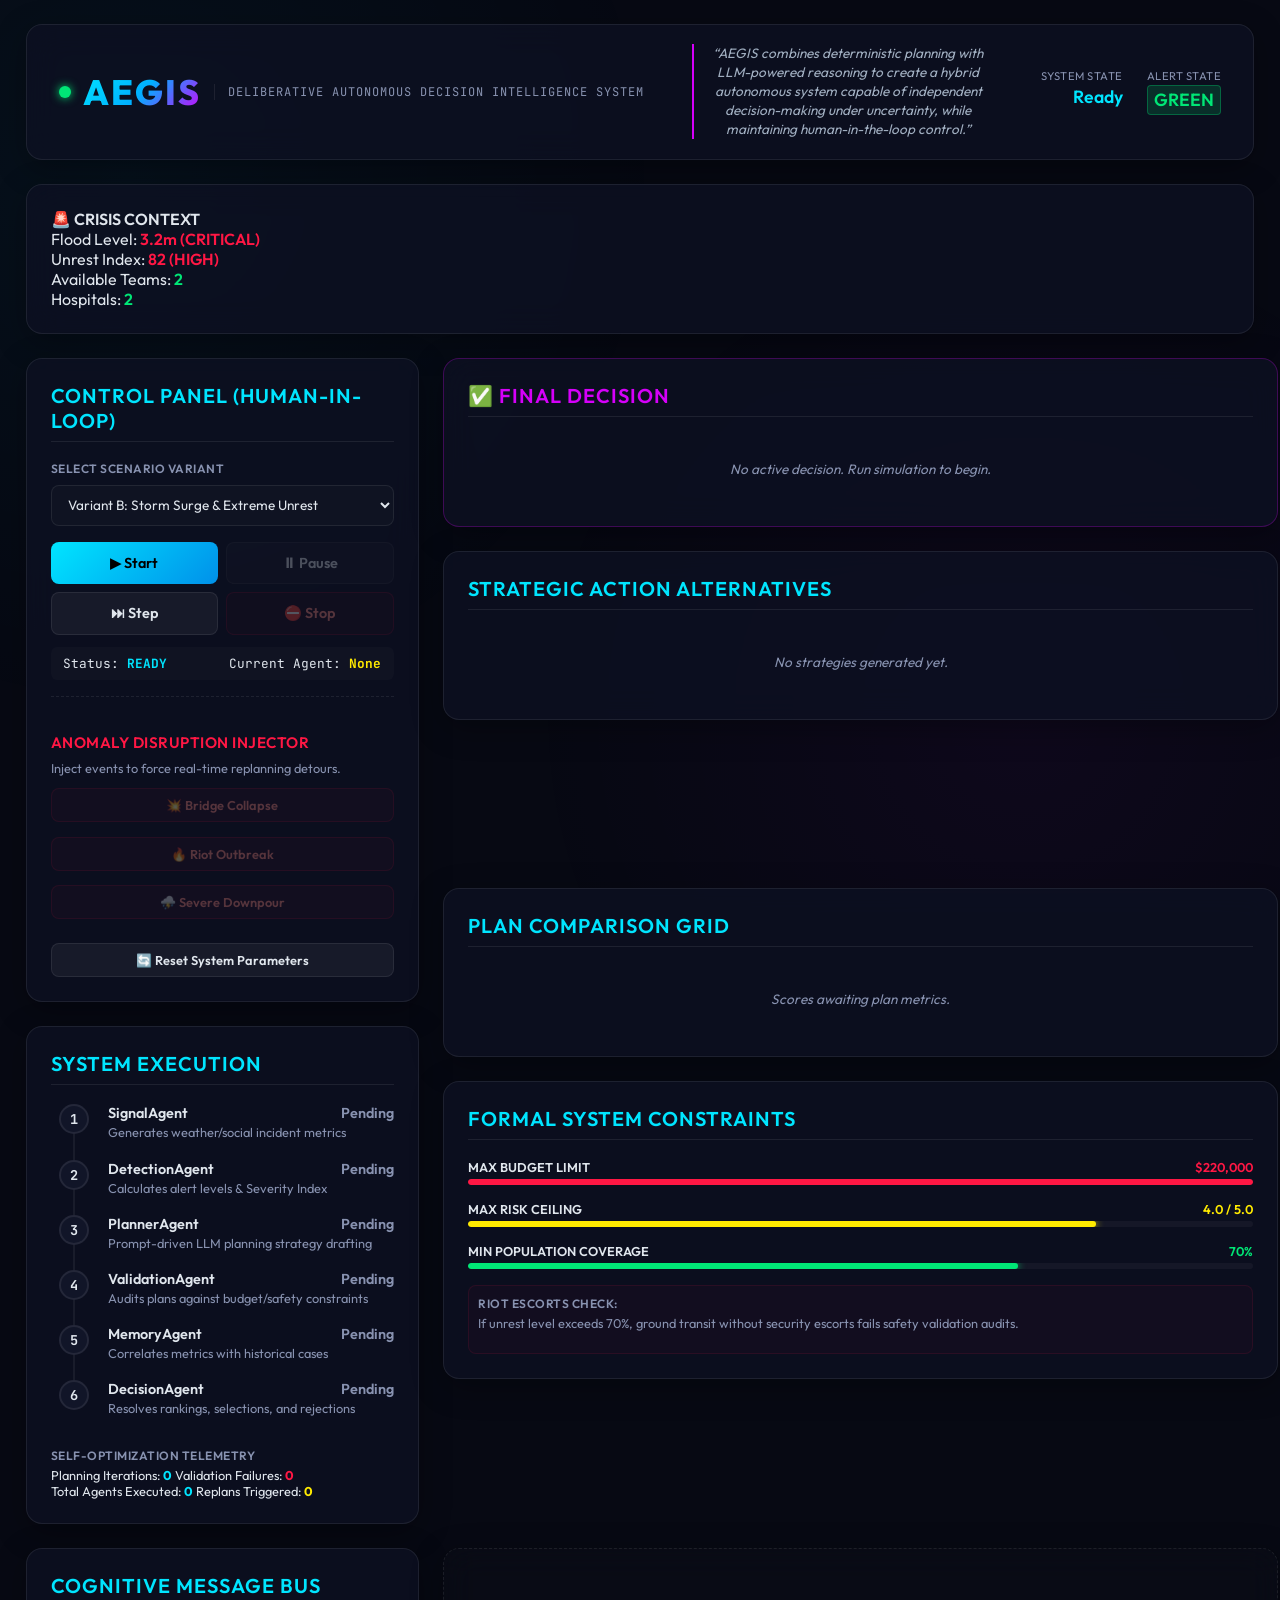
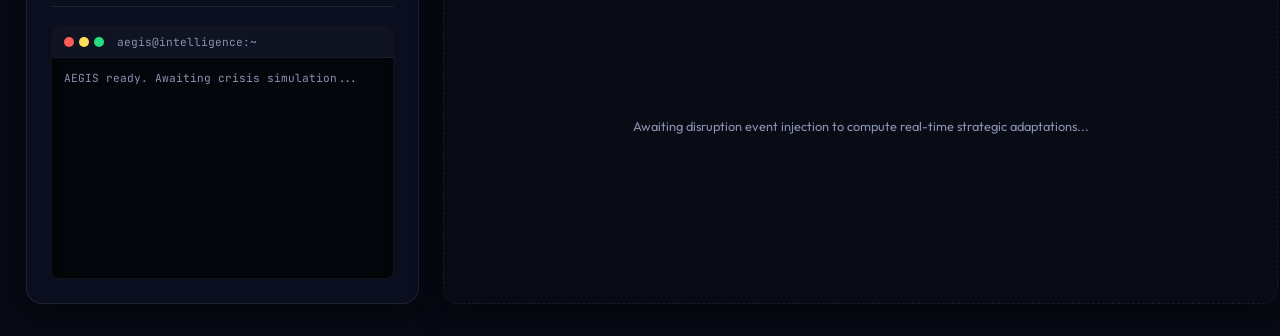
==== frontend/index.html @ 1526990e "Initial commit of AEGIS v2 Upgrade" ====
<!DOCTYPE html>
<html lang="en">
<head>
    <meta charset="UTF-8">
    <meta name="viewport" content="width=device-width, initial-scale=1.0">
    <title>AEGIS: Deliberative Autonomous Decision Intelligence System</title>
    <!-- Google Fonts -->
    <link rel="preconnect" href="https://fonts.googleapis.com">
    <link rel="preconnect" href="https://fonts.gstatic.com" crossorigin>
    <link href="https://fonts.googleapis.com/css2?family=JetBrains+Mono:wght@400;500;700&family=Outfit:wght@300;400;600;800&display=swap" rel="stylesheet">
    <link rel="stylesheet" href="style.css">
</head>
<body>
    <div class="glow-overlay"></div>
    <div class="container">
        
        <!-- Header -->
        <header class="app-header glass-card">
            <div class="logo-area">
                <div class="pulse-indicator status-ready" id="pulse-indicator-node"></div>
                <h1>AEGIS</h1>
                <span class="sub-logo">Deliberative Autonomous Decision Intelligence System</span>
            </div>
            <div class="quote-container">
                <p class="positioning-statement">
                    “AEGIS combines deterministic planning with LLM-powered reasoning to create a hybrid autonomous system capable of independent decision-making under uncertainty, while maintaining human-in-the-loop control.”
                </p>
            </div>
            <div class="global-status">
                <div class="status-item">
                    <span class="label">System State</span>
                    <span id="system-status-val" class="value text-cyan">Ready</span>
                </div>
                <div class="status-item">
                    <span class="label">Alert State</span>
                    <span id="alert-level-val" class="value badge badge-green">GREEN</span>
                </div>
            </div>
        </header>

        <!-- TOP STRIP: CRISIS CONTEXT -->
        <div class="crisis-context-strip glass-card" id="context-strip">
            <div class="context-title">
                <span class="context-alert-pulse">🚨</span>
                <span class="bold uppercase">CRISIS CONTEXT</span>
            </div>
            <div class="context-metrics-row">
                <div class="context-metric">
                    <span class="label">Flood Level:</span>
                    <span id="context-flood-val" class="value text-red bold">3.2m (CRITICAL)</span>
                </div>
                <div class="context-metric">
                    <span class="label">Unrest Index:</span>
                    <span id="context-unrest-val" class="value text-red bold">82 (HIGH)</span>
                </div>
                <div class="context-metric">
                    <span class="label">Available Teams:</span>
                    <span id="context-teams-val" class="value text-green bold">2</span>
                </div>
                <div class="context-metric">
                    <span class="label">Hospitals:</span>
                    <span id="context-hospitals-val" class="value text-green bold">2</span>
                </div>
            </div>
        </div>

        <!-- Dashboard Grid Layout -->
        <div class="dashboard-grid-layout">
            
            <!-- LEFT PANEL: Controls & Timeline -->
            <section class="grid-area-left">
                <!-- Human-in-the-loop Control Panel -->
                <div class="glass-card control-card">
                    <h2 class="section-title text-cyan">CONTROL PANEL (HUMAN-IN-LOOP)</h2>
                    
                    <div class="preset-selector-box">
                        <span class="sub-label">Select Scenario Variant</span>
                        <select id="select-variant" class="variant-select">
                            <option value="variant_a">Variant A: Moderate Flood & Low Unrest</option>
                            <option value="variant_b" selected>Variant B: Storm Surge & Extreme Unrest</option>
                            <option value="variant_c">Variant C: Severe Surge & Riot (Failure Path)</option>
                        </select>
                    </div>

                    <div class="button-control-grid">
                        <button id="btn-control-start" class="btn btn-primary btn-glow">▶ Start</button>
                        <button id="btn-control-pause" class="btn btn-outline" disabled>⏸ Pause</button>
                        <button id="btn-control-step" class="btn btn-outline">⏭ Step</button>
                        <button id="btn-control-stop" class="btn btn-danger-dim" disabled>⛔ Stop</button>
                    </div>

                    <div class="mode-readout-row font-small">
                        <span>Status: <strong id="readout-status-val" class="text-cyan">Ready</strong></span>
                        <span>Current Agent: <strong id="readout-agent-val" class="text-amber">None</strong></span>
                    </div>

                    <div class="disruption-center">
                        <h3 class="subsection-title text-red">Anomaly Disruption Injector</h3>
                        <p class="help-text">Inject events to force real-time replanning detours.</p>
                        <div class="disruption-feedback font-mono text-cyan font-small" id="disruption-feedback-msg" style="margin-bottom: 8px; font-style: italic; display: none;"></div>
                        <div class="event-triggers">
                            <button id="btn-event-bridge" class="btn btn-danger" disabled>💥 Bridge Collapse</button>
                            <button id="btn-event-riot" class="btn btn-danger" disabled>🔥 Riot Outbreak</button>
                            <button id="btn-event-storm" class="btn btn-danger" disabled>⛈️ Severe Downpour</button>
                        </div>
                        <button id="btn-reset" class="btn btn-outline btn-reset">🔄 Reset System Parameters</button>
                    </div>
                </div>

                <!-- System Execution Timeline & Loop Visibility -->
                <div class="glass-card timeline-card">
                    <h2 class="section-title text-cyan">SYSTEM EXECUTION</h2>
                    <div class="stepper-timeline" id="stepper-timeline-container">
                        <div class="timeline-step" id="step-node-1">
                            <div class="step-num-circle">1</div>
                            <div class="step-details">
                                <div class="step-title">SignalAgent <span class="step-status text-dim">Pending</span></div>
                                <p class="step-desc font-small">Generates weather/social incident metrics</p>
                            </div>
                        </div>
                        <div class="timeline-step" id="step-node-2">
                            <div class="step-num-circle">2</div>
                            <div class="step-details">
                                <div class="step-title">DetectionAgent <span class="step-status text-dim">Pending</span></div>
                                <p class="step-desc font-small">Calculates alert levels & Severity Index</p>
                            </div>
                        </div>
                        <div class="timeline-step" id="step-node-3">
                            <div class="step-num-circle">3</div>
                            <div class="step-details">
                                <div class="step-title">PlannerAgent <span class="step-status text-dim">Pending</span></div>
                                <p class="step-desc font-small">Prompt-driven LLM planning strategy drafting</p>
                            </div>
                        </div>
                        <div class="timeline-step" id="step-node-4">
                            <div class="step-num-circle">4</div>
                            <div class="step-details">
                                <div class="step-title">ValidationAgent <span class="step-status text-dim">Pending</span></div>
                                <p class="step-desc font-small">Audits plans against budget/safety constraints</p>
                            </div>
                        </div>
                        <div class="timeline-step" id="step-node-5">
                            <div class="step-num-circle">5</div>
                            <div class="step-details">
                                <div class="step-title">MemoryAgent <span class="step-status text-dim">Pending</span></div>
                                <p class="step-desc font-small">Correlates metrics with historical cases</p>
                            </div>
                        </div>
                        <div class="timeline-step" id="step-node-6">
                            <div class="step-num-circle">6</div>
                            <div class="step-details">
                                <div class="step-title">DecisionAgent <span class="step-status text-dim">Pending</span></div>
                                <p class="step-desc font-small">Resolves rankings, selections, and rejections</p>
                            </div>
                        </div>
                    </div>

                    <!-- Loop and Iteration Visibility Stats -->
                    <div class="loop-stats-box font-small mt-3">
                        <span class="sub-label text-dim uppercase">Self-Optimization Telemetry</span>
                        <div class="stats-row">
                            <span>Planning Iterations: <strong id="metric-iterations-count" class="text-cyan">0</strong></span>
                            <span>Validation Failures: <strong id="metric-failures-count" class="text-red">0</strong></span>
                        </div>
                        <div class="stats-row">
                            <span>Total Agents Executed: <strong id="metric-agents-count" class="text-cyan">0</strong></span>
                            <span>Replans Triggered: <strong id="metric-replans-count" class="text-amber">0</strong></span>
                        </div>
                    </div>
                </div>
            </section>

            <!-- CENTER PANEL: Final Decision & Alternatives -->
            <section class="grid-area-center">
                <!-- Fallback Escalation Alert Box (Failure Mode Panel) -->
                <div id="fallback-escalation-alert" class="glass-card escalation-card border-red hidden">
                    <div class="alert-header">
                        <span style="font-size: 1.5rem; margin-right: 0.5rem;">⚠️</span>
                        <h2 class="text-red uppercase bold">NO FEASIBLE PLAN</h2>
                    </div>
                    <div class="failure-reason-box" style="margin-bottom: 1rem;">
                        <span class="sub-label text-red">Reason:</span>
                        <ul class="bullets-red font-small" id="escalation-reasons-list" style="list-style: none; padding-left: 0; display: flex; flex-direction: column; gap: 4px;">
                            <!-- JS -->
                        </ul>
                    </div>
                    <div class="fallback-box">
                        <span class="sub-label text-red">Fallback:</span>
                        <p id="escalation-fallback-val" class="fallback-text bold">-</p>
                    </div>
                </div>

                <!-- Final Decision Panel -->
                <div class="glass-card decision-card border-purple" id="decision-main-panel">
                    <h2 class="section-title text-purple">✅ FINAL DECISION</h2>
                    <div id="no-decision-msg" class="empty-state-text">
                        No active decision. Run simulation to begin.
                    </div>
                    
                    <div id="decision-content" class="decision-content hidden">
                        <div class="decision-highlight">
                            <div class="selected-plan-banner">
                                <span class="badge badge-purple uppercase">Optimal Choice Selected</span>
                                <h3 id="decision-plan-name" class="plan-hero-title">-</h3>
                            </div>
                            <div class="confidence-wrapper">
                                <span class="sub-label">Confidence Index</span>
                                <div class="confidence-circle-radial">
                                    <div class="confidence-inner-val" id="decision-confidence-val">0%</div>
                                </div>
                            </div>
                        </div>

                        <!-- Decision Status row -->
                        <div class="decision-status-row font-mono" style="margin-top: 10px; padding: 8px 12px; background: rgba(255, 255, 255, 0.02); border-radius: 6px; display: flex; justify-content: space-between; border-left: 3px solid var(--color-cyan);">
                            <span class="sub-label" style="margin-bottom: 0;">STATUS:</span>
                            <span id="decision-status-text" class="status-value text-green bold">Nominal Execution</span>
                        </div>

                        <!-- Explainability Summary Block -->
                        <div class="explainability-summary-grid">
                            <div class="explain-why-box">
                                <span class="sub-label text-green">WHY THIS PLAN:</span>
                                <ul id="decision-why-list" class="bullets-green">
                                    <!-- JS -->
                                </ul>
                            </div>
                            <div class="explain-tradeoffs-box">
                                <span class="sub-label text-amber">TRADE-OFFS:</span>
                                <ul id="decision-tradeoffs-list" class="bullets-amber">
                                    <!-- JS -->
                                </ul>
                            </div>
                        </div>

                        <!-- Leaderboard rankings comparison -->
                        <div class="rankings-leaderboard">
                            <span class="sub-label text-cyan">Optimal Plan Leaderboard:</span>
                            <div id="leaderboard-container" class="leaderboard-grid">
                                <!-- JS -->
                            </div>
                        </div>

                        <!-- Justification details -->
                        <div class="justification-box">
                            <span class="sub-label">LLM Reasoning Justification:</span>
                            <p id="decision-justification-val" class="description-text">-</p>
                        </div>

                        <!-- Precedent memory narrative -->
                        <div class="memory-narrative-container">
                            <div class="memory-header">
                                <span class="icon">🧠</span>
                                <h4>Experience-Based Precedent</h4>
                            </div>
                            <div class="memory-details font-small">
                                <div class="meta-row">
                                    <span class="label">Matched Reference:</span>
                                    <span class="value" id="decision-memory-case">-</span>
                                </div>
                                <p class="description-text" id="decision-memory-narrative">-</p>
                            </div>
                        </div>

                        <!-- Rejected plans reasoning -->
                        <div class="rejected-box">
                            <span class="sub-label text-red">Deliberation & Rejections:</span>
                            <ul id="rejected-plans-list" class="rejected-list"></ul>
                        </div>
                    </div>
                </div>

                <!-- Strategic Alternatives details -->
                <div class="glass-card plans-card">
                    <h2 class="section-title text-cyan">Strategic Action Alternatives</h2>
                    <div id="no-plans-msg" class="empty-state-text">
                        No strategies generated yet.
                    </div>
                    <div id="plans-container" class="plans-container hidden">
                        <!-- Fastest -->
                        <div class="plan-subcard border-amber" id="card-Fastest">
                            <div class="plan-header">
                                <h3 class="plan-title">Fastest Strategy</h3>
                                <span class="badge badge-amber">High Risk</span>
                            </div>
                            <p class="plan-desc" id="plan-Fastest-desc">-</p>
                            <div class="plan-meta">
                                <div class="meta-item"><span class="label">Duration:</span><span id="plan-Fastest-time" class="value">-</span></div>
                                <div class="meta-item"><span class="label">Cost:</span><span id="plan-Fastest-cost" class="value">-</span></div>
                                <div class="meta-item"><span class="label">Coverage:</span><span id="plan-Fastest-coverage" class="value">-</span></div>
                            </div>
                            <div class="plan-steps">
                                <span class="sub-label">Evacuation Sequence:</span>
                                <ol id="plan-Fastest-steps" class="steps-list"></ol>
                            </div>
                        </div>

                        <!-- Safest -->
                        <div class="plan-subcard border-green" id="card-Safest">
                            <div class="plan-header">
                                <h3 class="plan-title">Safest Strategy</h3>
                                <span class="badge badge-green">Low Risk</span>
                            </div>
                            <p class="plan-desc" id="plan-Safest-desc">-</p>
                            <div class="plan-meta">
                                <div class="meta-item"><span class="label">Duration:</span><span id="plan-Safest-time" class="value">-</span></div>
                                <div class="meta-item"><span class="label">Cost:</span><span id="plan-Safest-cost" class="value">-</span></div>
                                <div class="meta-item"><span class="label">Coverage:</span><span id="plan-Safest-coverage" class="value">-</span></div>
                            </div>
                            <div class="plan-steps">
                                <span class="sub-label">Evacuation Sequence:</span>
                                <ol id="plan-Safest-steps" class="steps-list"></ol>
                            </div>
                        </div>

                        <!-- Balanced -->
                        <div class="plan-subcard border-cyan" id="card-Balanced">
                            <div class="plan-header">
                                <h3 class="plan-title">Balanced Strategy</h3>
                                <span class="badge badge-cyan">Moderate Risk</span>
                            </div>
                            <p class="plan-desc" id="plan-Balanced-desc">-</p>
                            <div class="plan-meta">
                                <div class="meta-item"><span class="label">Duration:</span><span id="plan-Balanced-time" class="value">-</span></div>
                                <div class="meta-item"><span class="label">Cost:</span><span id="plan-Balanced-cost" class="value">-</span></div>
                                <div class="meta-item"><span class="label">Coverage:</span><span id="plan-Balanced-coverage" class="value">-</span></div>
                            </div>
                            <div class="plan-steps">
                                <span class="sub-label">Evacuation Sequence:</span>
                                <ol id="plan-Balanced-steps" class="steps-list"></ol>
                            </div>
                        </div>
                    </div>
                </div>
            </section>

            <!-- RIGHT PANEL: Comparison Table & Constraints -->
            <section class="grid-area-right">
                <!-- Plan Comparison Table -->
                <div class="glass-card evaluation-card">
                    <h2 class="section-title text-cyan">Plan Comparison Grid</h2>
                    <div id="no-eval-msg" class="empty-state-text">
                        Scores awaiting plan metrics.
                    </div>
                    <div id="evaluation-container" class="hidden">
                        <table class="eval-table">
                            <thead>
                                <tr>
                                    <th>Plan</th>
                                    <th>Time</th>
                                    <th>Risk</th>
                                    <th>Cost</th>
                                    <th>Coverage</th>
                                    <th class="highlight-th">Score</th>
                                </tr>
                            </thead>
                            <tbody>
                                <tr id="eval-row-Fastest">
                                    <td class="text-amber bold">Fastest</td>
                                    <td id="eval-Fastest-time">-</td>
                                    <td id="eval-Fastest-risk">-</td>
                                    <td id="eval-Fastest-cost">-</td>
                                    <td id="eval-Fastest-coverage">-</td>
                                    <td id="eval-Fastest-agg" class="bold">-</td>
                                </tr>
                                <tr id="eval-row-Safest">
                                    <td class="text-green bold">Safest</td>
                                    <td id="eval-Safest-time">-</td>
                                    <td id="eval-Safest-risk">-</td>
                                    <td id="eval-Safest-cost">-</td>
                                    <td id="eval-Safest-coverage">-</td>
                                    <td id="eval-Safest-agg" class="bold">-</td>
                                </tr>
                                <tr id="eval-row-Balanced">
                                    <td class="text-cyan bold">Balanced</td>
                                    <td id="eval-Balanced-time">-</td>
                                    <td id="eval-Balanced-risk">-</td>
                                    <td id="eval-Balanced-cost">-</td>
                                    <td id="eval-Balanced-coverage">-</td>
                                    <td id="eval-Balanced-agg" class="bold">-</td>
                                </tr>
                            </tbody>
                        </table>

                        <div class="validation-status-box font-small">
                            <span class="sub-label">Feasibility Audit:</span>
                            <div class="audit-badge" id="validation-badge">Pending</div>
                            <ul id="validation-issues-list" class="issues-list"></ul>
                        </div>
                    </div>
                </div>

                <!-- Explicit Constraints Card -->
                <div class="glass-card constraints-card">
                    <h2 class="section-title text-cyan">Formal System Constraints</h2>
                    <div class="constraints-list">
                        <div class="constraint-item">
                            <div class="constraint-meta">
                                <span class="label">MAX BUDGET LIMIT</span>
                                <span class="value text-red">$220,000</span>
                            </div>
                            <div class="constraint-status-bar"><div class="constraint-fill fill-red" style="width: 100%"></div></div>
                        </div>
                        <div class="constraint-item">
                            <div class="constraint-meta">
                                <span class="label">MAX RISK CEILING</span>
                                <span class="value text-amber">4.0 / 5.0</span>
                            </div>
                            <div class="constraint-status-bar"><div class="constraint-fill fill-amber" style="width: 80%"></div></div>
                        </div>
                        <div class="constraint-item">
                            <div class="constraint-meta">
                                <span class="label">MIN POPULATION COVERAGE</span>
                                <span class="value text-green">70%</span>
                            </div>
                            <div class="constraint-status-bar"><div class="constraint-fill fill-green" style="width: 70%"></div></div>
                        </div>
                    </div>
                    <div class="escort-notice">
                        <span class="sub-label">Riot escorts check:</span>
                        <p class="help-text">If unrest level exceeds 70%, ground transit without security escorts fails safety validation audits.</p>
                    </div>
                </div>
            </section>

            <!-- BOTTOM LEFT: Agent Logs -->
            <section class="grid-area-bottom-left">
                <div class="glass-card logs-card" style="height: 100%;">
                    <h2 class="section-title text-cyan">Cognitive Message Bus</h2>
                    <div class="terminal-container">
                        <div class="terminal-header">
                            <span class="dot red-dot"></span>
                            <span class="dot yellow-dot"></span>
                            <span class="dot green-dot"></span>
                            <span class="terminal-title">aegis@intelligence:~</span>
                        </div>
                        <div id="terminal-logs" class="terminal-logs" style="height: 220px;">
                            <div class="log-line text-dim">AEGIS ready. Awaiting crisis simulation...</div>
                        </div>
                    </div>
                </div>
            </section>

            <!-- BOTTOM RIGHT: Disruption Impact -->
            <section class="grid-area-bottom-right">
                <!-- Active comparison card -->
                <div class="glass-card replan-card border-red hidden" id="replan-comparison-card" style="height: 100%;">
                    <div class="replan-header">
                        <div class="pulse-indicator status-disrupted"></div>
                        <h2 class="section-title text-red">⚡ DISRUPTION IMPACT</h2>
                    </div>
                    <p class="disruption-title-sub">EVENT: <span id="disruption-name-val" class="bold">-</span></p>
                    
                    <div class="comparison-grid">
                        <div class="comparison-panel before">
                            <div class="panel-tag">BEFORE:</div>
                            <h3 id="replan-before-plan" class="bold">-</h3>
                            <div class="meta-row">
                                <span class="label">Confidence:</span>
                                <span id="replan-before-conf" class="value">-</span>
                            </div>
                        </div>
                        <div class="comparison-arrow">➡️</div>
                        <div class="comparison-panel after">
                            <div class="panel-tag bg-red text-white">AFTER:</div>
                            <h3 id="replan-after-plan" class="bold text-red">-</h3>
                            <div class="meta-row">
                                <span class="label">Confidence:</span>
                                <span id="replan-after-conf" class="value text-red">-</span>
                            </div>
                        </div>
                    </div>
                    <div class="justification-box font-small border-red-dim">
                        <span class="sub-label text-red">REASON:</span>
                        <p id="replan-adaptation-reason" class="description-text font-small">-</p>
                    </div>
                </div>

                <!-- Empty state placeholder card -->
                <div class="glass-card empty-replan-card font-small text-dim text-center" id="replan-empty-card" style="display: flex; flex-direction: column; align-items: center; justify-content: center; height: 100%; min-height: 220px; border: 1px dashed var(--border-color); border-radius: 16px; background: rgba(255,255,255,0.01); padding: 1.5rem;">
                    <p>Awaiting disruption event injection to compute real-time strategic adaptations...</p>
                </div>
            </section>

        </div>
    </div>

    <script src="app.js"></script>
</body>
</html>
---- frontend/style.css ----
:root {
    --bg-dark: #070913;
    --card-bg: rgba(13, 17, 34, 0.80);
    --border-color: rgba(255, 255, 255, 0.08);
    
    --color-cyan: #00e5ff;
    --color-green: #00e676;
    --color-amber: #ffea00;
    --color-red: #ff1744;
    --color-purple: #d500f9;
    --color-text: #e0e6ed;
    --color-text-dim: #8892b0;
    
    --font-outfit: 'Outfit', sans-serif;
    --font-mono: 'JetBrains Mono', monospace;
}

* {
    box-sizing: border-box;
    margin: 0;
    padding: 0;
}

body {
    background-color: var(--bg-dark);
    color: var(--color-text);
    font-family: var(--font-outfit);
    min-height: 100vh;
    overflow-x: hidden;
    position: relative;
    padding-bottom: 2rem;
}

/* Background Glowing Accents */
.glow-overlay {
    position: fixed;
    top: 0;
    left: 0;
    width: 100%;
    height: 100%;
    z-index: -1;
    background: 
        radial-gradient(circle at 10% 20%, rgba(0, 229, 255, 0.04) 0%, transparent 40%),
        radial-gradient(circle at 80% 80%, rgba(213, 0, 249, 0.04) 0%, transparent 40%);
    pointer-events: none;
}

.container {
    width: 96%;
    max-width: 1750px;
    margin: 0 auto;
    padding-top: 1.5rem;
}

/* Glassmorphism Panel styles */
.glass-card {
    background: var(--card-bg);
    border: 1px solid var(--border-color);
    border-radius: 16px;
    backdrop-filter: blur(16px);
    -webkit-backdrop-filter: blur(16px);
    box-shadow: 0 8px 32px 0 rgba(0, 0, 0, 0.3);
    padding: 1.5rem;
    transition: transform 0.3s ease, border-color 0.3s ease, box-shadow 0.3s ease;
}

.glass-card:hover {
    box-shadow: 0 12px 40px 0 rgba(0, 0, 0, 0.45);
}

.border-purple { border-color: rgba(213, 0, 249, 0.25); }
.border-purple:hover { border-color: rgba(213, 0, 249, 0.5); box-shadow: 0 0 15px rgba(213, 0, 249, 0.15); }
.border-red { border-color: rgba(255, 23, 68, 0.35); }
.border-red:hover { border-color: rgba(255, 23, 68, 0.7); box-shadow: 0 0 20px rgba(255, 23, 68, 0.25); }

/* Header styles */
.app-header {
    display: flex;
    justify-content: space-between;
    align-items: center;
    margin-bottom: 1.5rem;
    padding: 1.2rem 2rem;
    flex-wrap: wrap;
    gap: 1.5rem;
}

.logo-area {
    display: flex;
    align-items: center;
    gap: 0.8rem;
}

.logo-area h1 {
    font-size: 2.2rem;
    font-weight: 800;
    letter-spacing: 2px;
    background: linear-gradient(135deg, var(--color-cyan) 0%, #00b0ff 50%, var(--color-purple) 100%);
    -webkit-background-clip: text;
    -webkit-text-fill-color: transparent;
}

.sub-logo {
    font-family: var(--font-mono);
    font-size: 0.75rem;
    color: var(--color-text-dim);
    text-transform: uppercase;
    letter-spacing: 1px;
    border-left: 1px solid var(--border-color);
    padding-left: 0.8rem;
    align-self: center;
}

.quote-container {
    flex: 1;
    max-width: 700px;
    padding: 0 1.5rem;
}

.positioning-statement {
    font-size: 0.85rem;
    line-height: 1.4;
    font-style: italic;
    color: #a0aEC0;
    text-align: center;
    border-left: 2px solid var(--color-purple);
    padding-left: 10px;
}

.global-status {
    display: flex;
    gap: 1.5rem;
}

.status-item {
    display: flex;
    flex-direction: column;
    align-items: flex-end;
}

.status-item .label {
    font-size: 0.7rem;
    color: var(--color-text-dim);
    text-transform: uppercase;
    letter-spacing: 0.5px;
    margin-bottom: 2px;
}

.status-item .value {
    font-size: 1.1rem;
    font-weight: 600;
}

/* Indicators */
.pulse-indicator {
    width: 12px;
    height: 12px;
    border-radius: 50%;
    position: relative;
}

.status-ready {
    background-color: var(--color-green);
    box-shadow: 0 0 10px var(--color-green);
    animation: pulse 2s infinite;
}

.status-disrupted {
    background-color: var(--color-red);
    box-shadow: 0 0 10px var(--color-red);
    animation: pulse 1.2s infinite;
}

@keyframes pulse {
    0% { transform: scale(0.9); opacity: 0.7; }
    50% { transform: scale(1.15); opacity: 1; }
    100% { transform: scale(0.9); opacity: 0.7; }
}

/* Main Grid Layout */
.dashboard-grid-layout {
    display: grid;
    grid-template-columns: 28% 44% 28%;
    gap: 1.5rem;
    grid-template-areas:
        "left center right"
        "left bottom-left bottom-right";
    margin-top: 1.5rem;
}

@media (max-width: 1400px) {
    .dashboard-grid-layout {
        grid-template-columns: 32% 68%;
        grid-template-areas:
            "left center"
            "left right"
            "bottom-left bottom-right";
    }
}

@media (max-width: 900px) {
    .dashboard-grid-layout {
        grid-template-columns: 100%;
        grid-template-areas:
            "left"
            "center"
            "right"
            "bottom-left"
            "bottom-right";
    }
}

.grid-area-left {
    grid-area: left;
    display: flex;
    flex-direction: column;
    gap: 1.5rem;
}

.grid-area-center {
    grid-area: center;
    display: flex;
    flex-direction: column;
    gap: 1.5rem;
}

.grid-area-right {
    grid-area: right;
    display: flex;
    flex-direction: column;
    gap: 1.5rem;
}

.grid-area-bottom-left {
    grid-area: bottom-left;
    display: flex;
    flex-direction: column;
}

.grid-area-bottom-right {
    grid-area: bottom-right;
    display: flex;
    flex-direction: column;
}

.section-title {
    font-size: 1.25rem;
    font-weight: 600;
    margin-bottom: 1.2rem;
    letter-spacing: 1px;
    text-transform: uppercase;
    border-bottom: 1px solid var(--border-color);
    padding-bottom: 0.5rem;
}

.subsection-title {
    font-size: 0.95rem;
    font-weight: 600;
    margin: 1.2rem 0 0.5rem 0;
    text-transform: uppercase;
    letter-spacing: 0.5px;
}

.help-text {
    font-size: 0.8rem;
    color: var(--color-text-dim);
    margin-bottom: 0.8rem;
}

/* Buttons */
.btn {
    font-family: var(--font-outfit);
    font-weight: 600;
    border-radius: 8px;
    padding: 0.7rem 1.2rem;
    cursor: pointer;
    transition: all 0.2s ease;
    border: none;
    font-size: 0.9rem;
    display: inline-flex;
    align-items: center;
    justify-content: center;
    gap: 0.5rem;
}

.btn-primary {
    background: linear-gradient(135deg, var(--color-cyan) 0%, #0091ea 100%);
    color: #000;
}

.btn-primary:hover:not(:disabled) {
    transform: translateY(-2px);
    box-shadow: 0 4px 15px rgba(0, 229, 255, 0.4);
}

.btn-glow {
    position: relative;
    overflow: hidden;
}

.btn-glow::after {
    content: '';
    position: absolute;
    top: -50%;
    left: -50%;
    width: 200%;
    height: 200%;
    background: radial-gradient(circle, rgba(255,255,255,0.3) 0%, transparent 70%);
    opacity: 0;
    transition: opacity 0.3s;
}

.btn-glow:hover::after {
    opacity: 1;
}

.btn-outline {
    background: rgba(255, 255, 255, 0.05);
    border: 1px solid var(--border-color);
    color: var(--color-text);
}

.btn-outline:hover:not(:disabled) {
    background: rgba(255, 255, 255, 0.1);
    border-color: var(--color-cyan);
}

.btn-outline:disabled {
    opacity: 0.3;
    cursor: not-allowed;
}

.btn-danger {
    background: rgba(255, 23, 68, 0.1);
    border: 1px solid rgba(255, 23, 68, 0.3);
    color: #ff8a80;
    font-size: 0.8rem;
    padding: 0.5rem 0.8rem;
    width: 100%;
    margin-bottom: 0.5rem;
}

.btn-danger:hover:not(:disabled) {
    background: var(--color-red);
    color: #fff;
    box-shadow: 0 0 10px rgba(255, 23, 68, 0.5);
}

.btn-danger:disabled {
    opacity: 0.3;
    cursor: not-allowed;
}

.btn-danger-dim {
    background: rgba(255, 23, 68, 0.08);
    border: 1px solid rgba(255, 23, 68, 0.25);
    color: #ff8a80;
}
.btn-danger-dim:hover:not(:disabled) {
    background: var(--color-red);
    color: #fff;
}
.btn-danger-dim:disabled {
    opacity: 0.3;
    cursor: not-allowed;
}

.btn-reset {
    width: 100%;
    margin-top: 1rem;
    font-size: 0.8rem;
    padding: 0.5rem;
}

/* Control grid and variant selectors */
.preset-selector-box {
    margin-bottom: 1rem;
    display: flex;
    flex-direction: column;
    gap: 5px;
}

.variant-select {
    width: 100%;
    background: #0f1322;
    border: 1px solid var(--border-color);
    color: var(--color-text);
    border-radius: 8px;
    padding: 0.6rem 0.8rem;
    font-family: var(--font-outfit);
    font-size: 0.85rem;
    outline: none;
    cursor: pointer;
    transition: border-color 0.2s;
}

.variant-select:focus {
    border-color: var(--color-cyan);
}

.button-control-grid {
    display: grid;
    grid-template-columns: 1fr 1fr;
    gap: 0.5rem;
    margin-bottom: 0.8rem;
}

.mode-readout-row {
    display: flex;
    justify-content: space-between;
    background: rgba(255, 255, 255, 0.02);
    border-radius: 6px;
    padding: 0.5rem 0.8rem;
    font-family: var(--font-mono);
}

/* Stepper Timeline Panel (UI Upgrades) */
.stepper-timeline {
    display: flex;
    flex-direction: column;
    position: relative;
    padding-left: 0.5rem;
}

.timeline-step {
    display: flex;
    gap: 1.2rem;
    position: relative;
    padding-bottom: 1.2rem;
}

.timeline-step::before {
    content: '';
    position: absolute;
    top: 28px;
    left: 14px;
    width: 2px;
    height: calc(100% - 24px);
    background: rgba(255, 255, 255, 0.06);
    z-index: 1;
}

.timeline-step:last-child::before {
    display: none;
}

.step-num-circle {
    width: 30px;
    height: 30px;
    border-radius: 50%;
    background: #111528;
    border: 2px solid var(--border-color);
    display: flex;
    align-items: center;
    justify-content: center;
    font-family: var(--font-mono);
    font-size: 0.85rem;
    font-weight: bold;
    z-index: 2;
    transition: all 0.3s;
}

.step-details {
    flex: 1;
    display: flex;
    flex-direction: column;
    gap: 2px;
}

.step-title {
    font-weight: 600;
    font-size: 0.9rem;
    display: flex;
    justify-content: space-between;
}

.step-desc {
    color: var(--color-text-dim);
}

/* Stepper state modifiers */
.timeline-step.active .step-num-circle {
    border-color: var(--color-cyan);
    color: var(--color-cyan);
    box-shadow: 0 0 10px rgba(0, 229, 255, 0.4);
    background: rgba(0, 229, 255, 0.05);
}

.timeline-step.active .step-title {
    color: var(--color-cyan);
}

.timeline-step.completed .step-num-circle {
    border-color: var(--color-green);
    background-color: var(--color-green);
    color: #000;
}

.timeline-step.failed .step-num-circle {
    border-color: var(--color-red);
    background-color: var(--color-red);
    color: #fff;
    box-shadow: 0 0 10px rgba(255, 23, 68, 0.3);
}

.timeline-step.failed .step-title {
    color: var(--color-red);
}

/* Explicit Constraints Status bars */
.constraints-list {
    display: flex;
    flex-direction: column;
    gap: 1rem;
}

.constraint-item {
    display: flex;
    flex-direction: column;
    gap: 4px;
}

.constraint-meta {
    display: flex;
    justify-content: space-between;
    font-size: 0.8rem;
    font-weight: 600;
}

.constraint-status-bar {
    width: 100%;
    height: 6px;
    background: rgba(255,255,255,0.04);
    border-radius: 3px;
    overflow: hidden;
}

.constraint-fill {
    height: 100%;
    border-radius: 3px;
}

.escort-notice {
    margin-top: 1rem;
    background: rgba(255, 23, 68, 0.03);
    border: 1px solid rgba(255, 23, 68, 0.1);
    border-radius: 8px;
    padding: 0.6rem;
}

/* Agent Performance Summary grids */
.metrics-grid {
    display: grid;
    grid-template-columns: 1fr 1fr;
    gap: 0.6rem;
}

.metric-box {
    background: rgba(255, 255, 255, 0.02);
    border: 1px solid var(--border-color);
    border-radius: 8px;
    padding: 0.6rem;
    text-align: center;
}

.metric-box .label {
    font-size: 0.65rem;
    color: var(--color-text-dim);
    display: block;
    text-transform: uppercase;
    margin-bottom: 2px;
}

.metric-box .value {
    font-family: var(--font-mono);
    font-weight: bold;
    font-size: 1.25rem;
}

/* Crisis Severity Index elements */
.severity-index-badge-box {
    display: flex;
    justify-content: space-between;
    align-items: center;
    background: rgba(255,255,255,0.02);
    border-radius: 10px;
    padding: 0.6rem 0.8rem;
    border-left: 3px solid var(--color-cyan);
}

.severity-badge-row {
    display: flex;
    align-items: center;
    gap: 6px;
}

.severity-badge-row .value {
    font-family: var(--font-mono);
    font-size: 1.1rem;
}

/* Explainability Trade-offs Panel styles */
.explainability-summary-grid {
    display: grid;
    grid-template-columns: 1fr 1fr;
    gap: 1rem;
}

@media (max-width: 600px) {
    .explainability-summary-grid {
        grid-template-columns: 1fr;
    }
}

.explain-why-box, .explain-tradeoffs-box {
    border-radius: 10px;
    padding: 0.8rem;
    font-size: 0.82rem;
}

.explain-why-box {
    background: rgba(0, 230, 118, 0.02);
    border: 1px solid rgba(0, 230, 118, 0.12);
}

.explain-tradeoffs-box {
    background: rgba(255, 234, 0, 0.02);
    border: 1px solid rgba(255, 234, 0, 0.12);
}

.bullets-green, .bullets-amber {
    list-style: none;
    display: flex;
    flex-direction: column;
    gap: 4px;
    margin-top: 5px;
}

.bullets-green li::before { content: "✓ "; color: var(--color-green); font-weight: bold; }
.bullets-amber li::before { content: "⚠ "; color: var(--color-amber); font-weight: bold; }

.bullets-green li, .bullets-amber li {
    line-height: 1.35;
    color: var(--color-text);
}

/* Medaled Leaderboard Rankings styles */
.rankings-leaderboard {
    display: flex;
    flex-direction: column;
    gap: 6px;
}

.leaderboard-grid {
    display: flex;
    flex-direction: column;
    gap: 0.4rem;
}

.leaderboard-row {
    display: flex;
    justify-content: space-between;
    align-items: center;
    background: rgba(255, 255, 255, 0.02);
    border: 1px solid var(--border-color);
    border-radius: 8px;
    padding: 0.5rem 0.8rem;
    font-size: 0.85rem;
}

.leaderboard-row.rank-1 {
    border-color: rgba(255, 234, 0, 0.3);
    background: rgba(255, 234, 0, 0.02);
}

.rank-badge {
    padding: 1px 6px;
    border-radius: 4px;
    font-weight: bold;
    font-family: var(--font-mono);
    font-size: 0.75rem;
}

.medal-gold { background: #ffd700; color: #000; }
.medal-silver { background: #c0c0c0; color: #000; }
.medal-bronze { background: #cd7f32; color: #fff; }

/* Failure Escalation Alert Box */
.escalation-card {
    background: rgba(255, 23, 68, 0.06) !important;
    border: 1px solid var(--color-red) !important;
}

.alert-header {
    display: flex;
    align-items: center;
    gap: 8px;
    margin-bottom: 0.8rem;
    border-bottom: 1px solid rgba(255, 23, 68, 0.2);
    padding-bottom: 0.4rem;
}

.explanation-alert-bold {
    font-size: 0.9rem;
    font-weight: 600;
    line-height: 1.4;
    color: #ff8a80;
    margin-bottom: 1rem;
}

.fallback-box {
    background: #070913;
    border: 1px dashed rgba(255, 23, 68, 0.4);
    border-radius: 8px;
    padding: 0.8rem;
    margin-bottom: 0.8rem;
}

.fallback-text {
    font-size: 0.95rem;
    color: #ff3f34;
    text-shadow: 0 0 8px rgba(255, 23, 68, 0.25);
    line-height: 1.4;
    margin-top: 4px;
}

/* Disruption triggers */
.disruption-center {
    margin-top: 1rem;
    border-top: 1px dashed var(--border-color);
    padding-top: 1rem;
}

.event-triggers {
    display: flex;
    flex-direction: column;
    gap: 0.4rem;
}

/* Telemetry display */
.telemetry-grid {
    display: flex;
    flex-direction: column;
    gap: 1rem;
}

.gauge-container {
    display: flex;
    flex-direction: column;
    gap: 0.3rem;
}

.gauge-header {
    display: flex;
    justify-content: space-between;
    font-size: 0.85rem;
}

.gauge-header .label {
    color: var(--color-text-dim);
}

.gauge-header .value {
    font-family: var(--font-mono);
    font-weight: 500;
}

.progress-bar-bg {
    width: 100%;
    height: 8px;
    background: rgba(255, 255, 255, 0.05);
    border-radius: 4px;
    overflow: hidden;
}

.progress-bar-fill {
    height: 100%;
    border-radius: 4px;
    width: 0%;
    transition: width 0.8s cubic-bezier(0.1, 0.8, 0.2, 1);
}

.fill-cyan { background-color: var(--color-cyan); box-shadow: 0 0 8px var(--color-cyan); }
.fill-amber { background-color: var(--color-amber); box-shadow: 0 0 8px var(--color-amber); }
.fill-green { background-color: var(--color-green); box-shadow: 0 0 8px var(--color-green); }
.fill-red { background-color: var(--color-red); box-shadow: 0 0 8px var(--color-red); }

.location-box {
    margin-top: 0.5rem;
    background: rgba(255, 255, 255, 0.02);
    border-radius: 8px;
    padding: 0.6rem;
    border-left: 3px solid var(--color-cyan);
}

.description-text {
    font-size: 0.8rem;
    color: var(--color-text-dim);
    line-height: 1.4;
    margin-top: 2px;
}

.empty-state-text {
    font-size: 0.85rem;
    color: var(--color-text-dim);
    text-align: center;
    font-style: italic;
    padding: 1.5rem;
}

/* Decision highlight panel styling */
.decision-content {
    display: flex;
    flex-direction: column;
    gap: 1.2rem;
}

.decision-highlight {
    display: flex;
    justify-content: space-between;
    align-items: center;
    background: rgba(213, 0, 249, 0.06);
    border: 1px solid rgba(213, 0, 249, 0.15);
    border-radius: 12px;
    padding: 1rem;
}

.plan-hero-title {
    font-size: 1.8rem;
    font-weight: 800;
    color: var(--color-purple);
    text-shadow: 0 0 10px rgba(213, 0, 249, 0.2);
    margin-top: 0.3rem;
}

.confidence-wrapper {
    display: flex;
    flex-direction: column;
    align-items: center;
}

.confidence-circle-radial {
    width: 65px;
    height: 65px;
    border-radius: 50%;
    border: 3px solid var(--color-purple);
    display: flex;
    align-items: center;
    justify-content: center;
    box-shadow: 0 0 12px rgba(213, 0, 249, 0.2);
    background: rgba(7, 9, 19, 0.6);
    margin-top: 4px;
}

.confidence-inner-val {
    font-family: var(--font-mono);
    font-size: 1.1rem;
    font-weight: 700;
    color: var(--color-purple);
}

/* Confidence factors */
.confidence-breakdown {
    display: grid;
    grid-template-columns: 1fr 1fr 1fr;
    gap: 0.8rem;
    background: rgba(255, 255, 255, 0.02);
    border-radius: 10px;
    padding: 0.8rem;
}

.factor-item {
    display: flex;
    flex-direction: column;
    gap: 3px;
}

.factor-item .label {
    font-size: 0.65rem;
    color: var(--color-text-dim);
}

.factor-item .bar-val {
    font-family: var(--font-mono);
    font-size: 0.85rem;
    font-weight: 600;
}

.mini-bar-bg {
    width: 100%;
    height: 4px;
    background: rgba(255, 255, 255, 0.05);
    border-radius: 2px;
}

.mini-bar-fill {
    height: 100%;
    background-color: var(--color-purple);
    border-radius: 2px;
}

/* Memory Narrative box */
.memory-narrative-container {
    border-radius: 12px;
    border: 1px solid rgba(0, 229, 255, 0.15);
    background: rgba(0, 229, 255, 0.02);
    padding: 0.8rem;
}

.memory-header {
    display: flex;
    align-items: center;
    gap: 0.5rem;
    margin-bottom: 0.4rem;
}

.memory-header h4 {
    font-size: 0.85rem;
    font-weight: 600;
    color: var(--color-cyan);
    text-transform: uppercase;
    letter-spacing: 0.5px;
}

.memory-details .meta-row {
    font-size: 0.8rem;
    margin-bottom: 3px;
}

.memory-details .meta-row .label {
    color: var(--color-text-dim);
}

.memory-details .meta-row .value {
    font-weight: 500;
    color: #fff;
}

/* Justification box */
.justification-box {
    background: rgba(255, 255, 255, 0.02);
    border-radius: 10px;
    padding: 0.8rem;
    border-left: 3px solid var(--color-purple);
}

.sub-label {
    font-size: 0.75rem;
    color: var(--color-text-dim);
    text-transform: uppercase;
    font-weight: 600;
    letter-spacing: 0.5px;
    display: block;
    margin-bottom: 4px;
}

/* Rejected list */
.rejected-list {
    list-style: none;
    display: flex;
    flex-direction: column;
    gap: 0.5rem;
    margin-top: 0.3rem;
}

.rejected-list li {
    font-size: 0.8rem;
    line-height: 1.4;
    background: rgba(255, 23, 68, 0.03);
    padding: 0.5rem 0.8rem;
    border-radius: 6px;
    border-left: 2px solid var(--color-red);
}

/* Alternative Plan subcards */
.plans-container {
    display: flex;
    flex-direction: column;
    gap: 1.2rem;
}

.plan-subcard {
    border-radius: 12px;
    background: rgba(255, 255, 255, 0.015);
    border: 1px solid var(--border-color);
    padding: 1rem;
    transition: all 0.3s;
}

.plan-subcard:hover {
    background: rgba(255, 255, 255, 0.03);
}

.border-amber { border-color: rgba(255, 234, 0, 0.15); }
.border-amber.selected { border-color: var(--color-amber); background: rgba(255, 234, 0, 0.03); }
.border-green { border-color: rgba(0, 230, 118, 0.15); }
.border-green.selected { border-color: var(--color-green); background: rgba(0, 230, 118, 0.03); }
.border-cyan { border-color: rgba(0, 229, 255, 0.15); }
.border-cyan.selected { border-color: var(--color-cyan); background: rgba(0, 229, 255, 0.03); }

.plan-header {
    display: flex;
    justify-content: space-between;
    align-items: center;
    margin-bottom: 0.4rem;
}

.plan-title {
    font-size: 1.05rem;
    font-weight: 600;
}

.plan-desc {
    font-size: 0.8rem;
    color: var(--color-text-dim);
    margin-bottom: 0.8rem;
}

.plan-meta {
    display: flex;
    gap: 1.5rem;
    background: rgba(0,0,0,0.2);
    border-radius: 6px;
    padding: 0.5rem 0.8rem;
    font-size: 0.8rem;
    margin-bottom: 0.8rem;
}

.meta-item {
    display: flex;
    gap: 4px;
}

.meta-item .label {
    color: var(--color-text-dim);
}

.meta-item .value {
    font-weight: 600;
}

.steps-list {
    margin-left: 1.2rem;
    font-size: 0.8rem;
    color: var(--color-text-dim);
    display: flex;
    flex-direction: column;
    gap: 0.3rem;
}

.steps-list li {
    line-height: 1.4;
}

/* Replan comparison matrix */
.disruption-title-sub {
    font-size: 0.8rem;
    color: var(--color-text-dim);
    margin-bottom: 0.8rem;
}

.comparison-grid {
    display: grid;
    grid-template-columns: 1fr auto 1fr;
    gap: 0.5rem;
    align-items: center;
    margin-bottom: 0.8rem;
}

.comparison-panel {
    background: rgba(255,255,255,0.02);
    border: 1px solid var(--border-color);
    border-radius: 8px;
    padding: 0.6rem;
    text-align: center;
    position: relative;
}

.panel-tag {
    font-size: 0.6rem;
    text-transform: uppercase;
    color: var(--color-text-dim);
    margin-bottom: 3px;
}

.comparison-panel h3 {
    font-size: 1rem;
    margin-bottom: 2px;
}

.comparison-panel.before {
    border-color: rgba(255,255,255,0.08);
}

.comparison-panel.after {
    background: rgba(255, 23, 68, 0.02);
    border-color: rgba(255, 23, 68, 0.3);
}

.comparison-arrow {
    font-size: 1rem;
    color: var(--color-text-dim);
}

.border-red-dim {
    border: 1px solid rgba(255, 23, 68, 0.15);
    background: rgba(255, 23, 68, 0.01);
}

/* Terminal Log System */
.terminal-container {
    background: #04060b;
    border: 1px solid rgba(255, 255, 255, 0.05);
    border-radius: 8px;
    overflow: hidden;
    box-shadow: inset 0 0 10px rgba(0,0,0,0.8);
}

.terminal-header {
    background: #0f1322;
    padding: 0.5rem 0.8rem;
    display: flex;
    align-items: center;
    gap: 5px;
    border-bottom: 1px solid rgba(255,255,255,0.04);
}

.terminal-header .dot {
    width: 10px;
    height: 10px;
    border-radius: 50%;
}

.red-dot { background-color: #ff5e57; }
.yellow-dot { background-color: #ffdd59; }
.green-dot { background-color: #26de81; }

.terminal-title {
    margin-left: 0.5rem;
    font-family: var(--font-mono);
    font-size: 0.7rem;
    color: var(--color-text-dim);
}

.terminal-logs {
    padding: 0.8rem;
    height: 270px;
    overflow-y: auto;
    font-family: var(--font-mono);
    font-size: 0.7rem;
    line-height: 1.4;
    display: flex;
    flex-direction: column;
    gap: 0.6rem;
    scroll-behavior: smooth;
}

.log-entry {
    border-bottom: 1px solid rgba(255,255,255,0.02);
    padding-bottom: 0.4rem;
}

.log-agent {
    font-weight: 700;
    color: var(--color-cyan);
    margin-bottom: 1px;
}

.log-intent {
    color: #fff;
    margin-bottom: 1px;
}

.log-reason {
    color: #a5b1c2;
    margin-top: 1px;
}

.log-impact {
    color: var(--color-green);
    margin-top: 1px;
}

.log-data {
    color: #d1d8e0;
    margin-top: 4px;
    white-space: pre-wrap;
    background: rgba(0,0,0,0.3);
    padding: 5px;
    border-radius: 4px;
    font-size: 0.7rem;
    overflow-x: auto;
}

/* Log agent badge colors */
.bg-signal { background-color: rgba(0, 229, 255, 0.15); color: var(--color-cyan); }
.bg-detect { background-color: rgba(255, 234, 0, 0.15); color: var(--color-amber); }
.bg-planner { background-color: rgba(79, 195, 247, 0.2); color: #81d4fa; }
.bg-eval { background-color: rgba(224, 224, 224, 0.15); color: #fff; }
.bg-val { background-color: rgba(255, 23, 68, 0.15); color: #ff8a80; }
.bg-memory { background-color: rgba(213, 0, 249, 0.15); color: var(--color-purple); }
.bg-dec { background-color: rgba(213, 0, 249, 0.25); color: #f50057; }
.bg-replan { background-color: rgba(255, 23, 68, 0.25); color: var(--color-red); }
.bg-master { background-color: rgba(255, 255, 255, 0.1); color: #fff; }

/* Utilities */
.text-cyan { color: var(--color-cyan) !important; }
.text-green { color: var(--color-green) !important; }
.text-amber { color: var(--color-amber) !important; }
.text-red { color: var(--color-red) !important; }
.text-purple { color: var(--color-purple) !important; }
.text-dim { color: var(--color-text-dim) !important; }
.bold { font-weight: 600; }
.hidden { display: none !important; }
.uppercase { text-transform: uppercase; }
.font-small { font-size: 0.8rem; }
.mt-3 { margin-top: 0.75rem; }

/* Badges */
.badge {
    padding: 0.15rem 0.4rem;
    border-radius: 4px;
    font-size: 0.65rem;
    font-weight: 700;
    display: inline-block;
}

.badge-green { background-color: rgba(0, 230, 118, 0.15); color: var(--color-green); border: 1px solid rgba(0, 230, 118, 0.3); }
.badge-amber { background-color: rgba(255, 234, 0, 0.15); color: var(--color-amber); border: 1px solid rgba(255, 234, 0, 0.3); }
.badge-red { background-color: rgba(255, 23, 68, 0.15); color: var(--color-red); border: 1px solid rgba(255, 23, 68, 0.3); }
.badge-cyan { background-color: rgba(0, 229, 255, 0.15); color: var(--color-cyan); border: 1px solid rgba(0, 229, 255, 0.3); }
.badge-purple { background-color: rgba(213, 0, 249, 0.15); color: var(--color-purple); border: 1px solid rgba(213, 0, 249, 0.3); }
.badge-white { background-color: rgba(255, 255, 255, 0.15); color: #fff; border: 1px solid rgba(255, 255, 255, 0.3); }
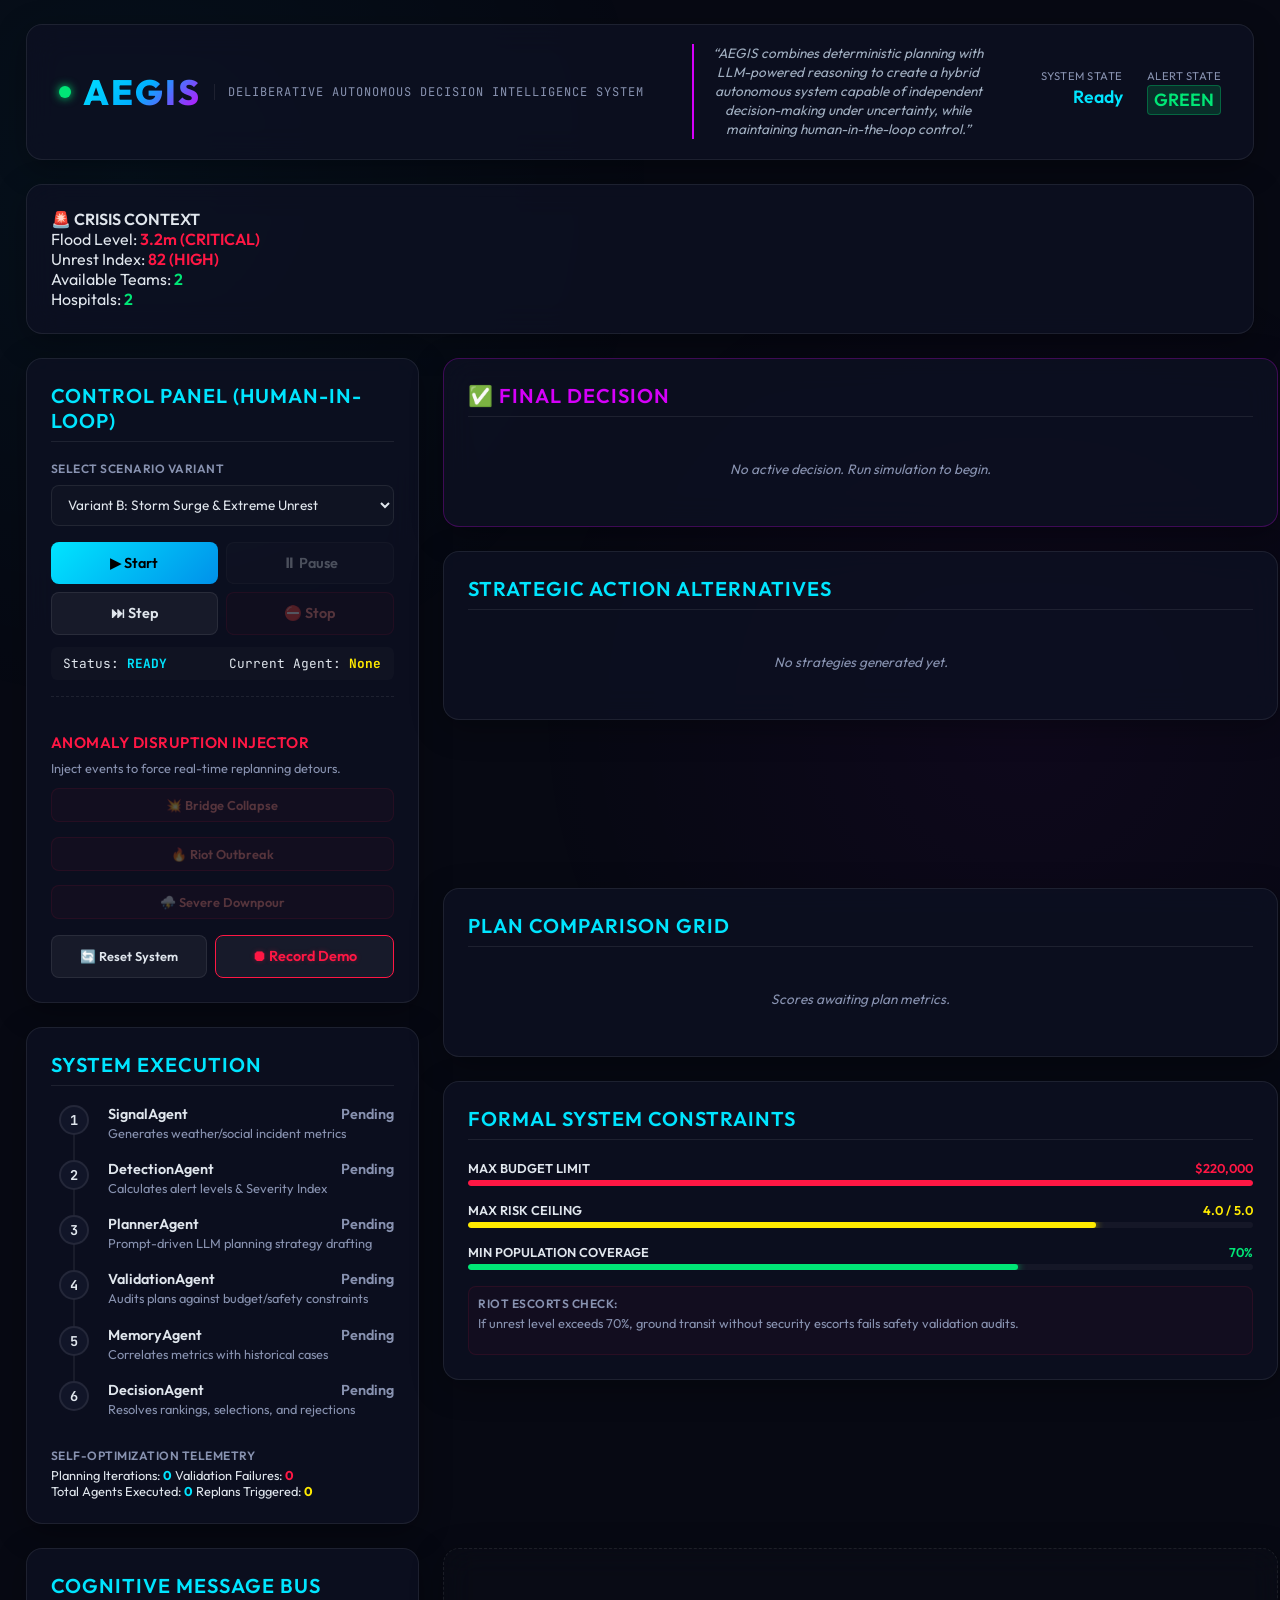
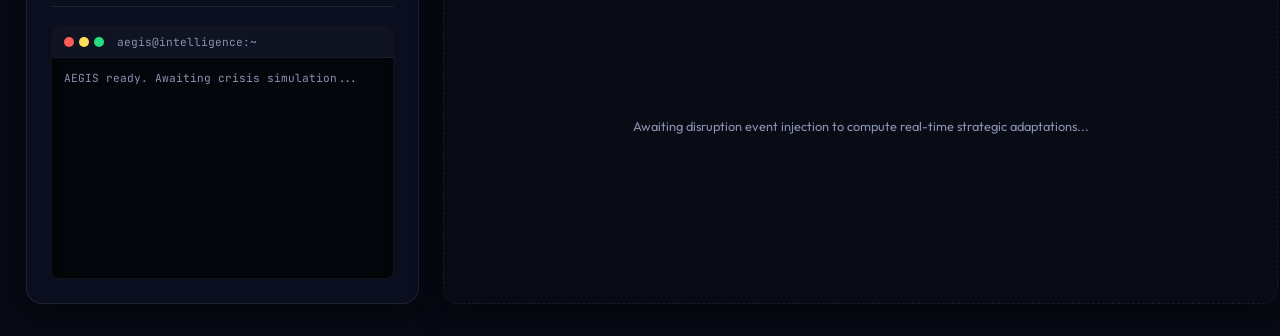
==== commit ae64bb50: "feat(recorder): add built-in screen recording feature to the human-in-the-loop dashboard" ====
--- a/frontend/index.html
+++ b/frontend/index.html
@@ -103,7 +103,10 @@
                             <button id="btn-event-riot" class="btn btn-danger" disabled>🔥 Riot Outbreak</button>
                             <button id="btn-event-storm" class="btn btn-danger" disabled>⛈️ Severe Downpour</button>
                         </div>
-                        <button id="btn-reset" class="btn btn-outline btn-reset">🔄 Reset System Parameters</button>
+                        <div style="display: flex; gap: 8px; margin-top: 8px; width: 100%;">
+                            <button id="btn-reset" class="btn btn-outline btn-reset" style="flex: 1; margin: 0;">🔄 Reset System</button>
+                            <button id="btn-record-demo" class="btn btn-outline" style="flex: 1; margin: 0; border-color: var(--color-red); color: var(--color-red); text-shadow: 0 0 5px rgba(255, 23, 68, 0.3);">⏺ Record Demo</button>
+                        </div>
                     </div>
                 </div>
 
--- a/frontend/style.css
+++ b/frontend/style.css
@@ -1230,3 +1230,22 @@
 .badge-cyan { background-color: rgba(0, 229, 255, 0.15); color: var(--color-cyan); border: 1px solid rgba(0, 229, 255, 0.3); }
 .badge-purple { background-color: rgba(213, 0, 249, 0.15); color: var(--color-purple); border: 1px solid rgba(213, 0, 249, 0.3); }
 .badge-white { background-color: rgba(255, 255, 255, 0.15); color: #fff; border: 1px solid rgba(255, 255, 255, 0.3); }
+
+/* Screen Recording Pulsing Style */
+.recording-pulse {
+    background-color: var(--color-red) !important;
+    animation: recPulse 2s infinite ease-in-out;
+    border-color: var(--color-red) !important;
+}
+
+@keyframes recPulse {
+    0% {
+        box-shadow: 0 0 0 0 rgba(255, 23, 68, 0.6);
+    }
+    70% {
+        box-shadow: 0 0 0 10px rgba(255, 23, 68, 0);
+    }
+    100% {
+        box-shadow: 0 0 0 0 rgba(255, 23, 68, 0);
+    }
+}
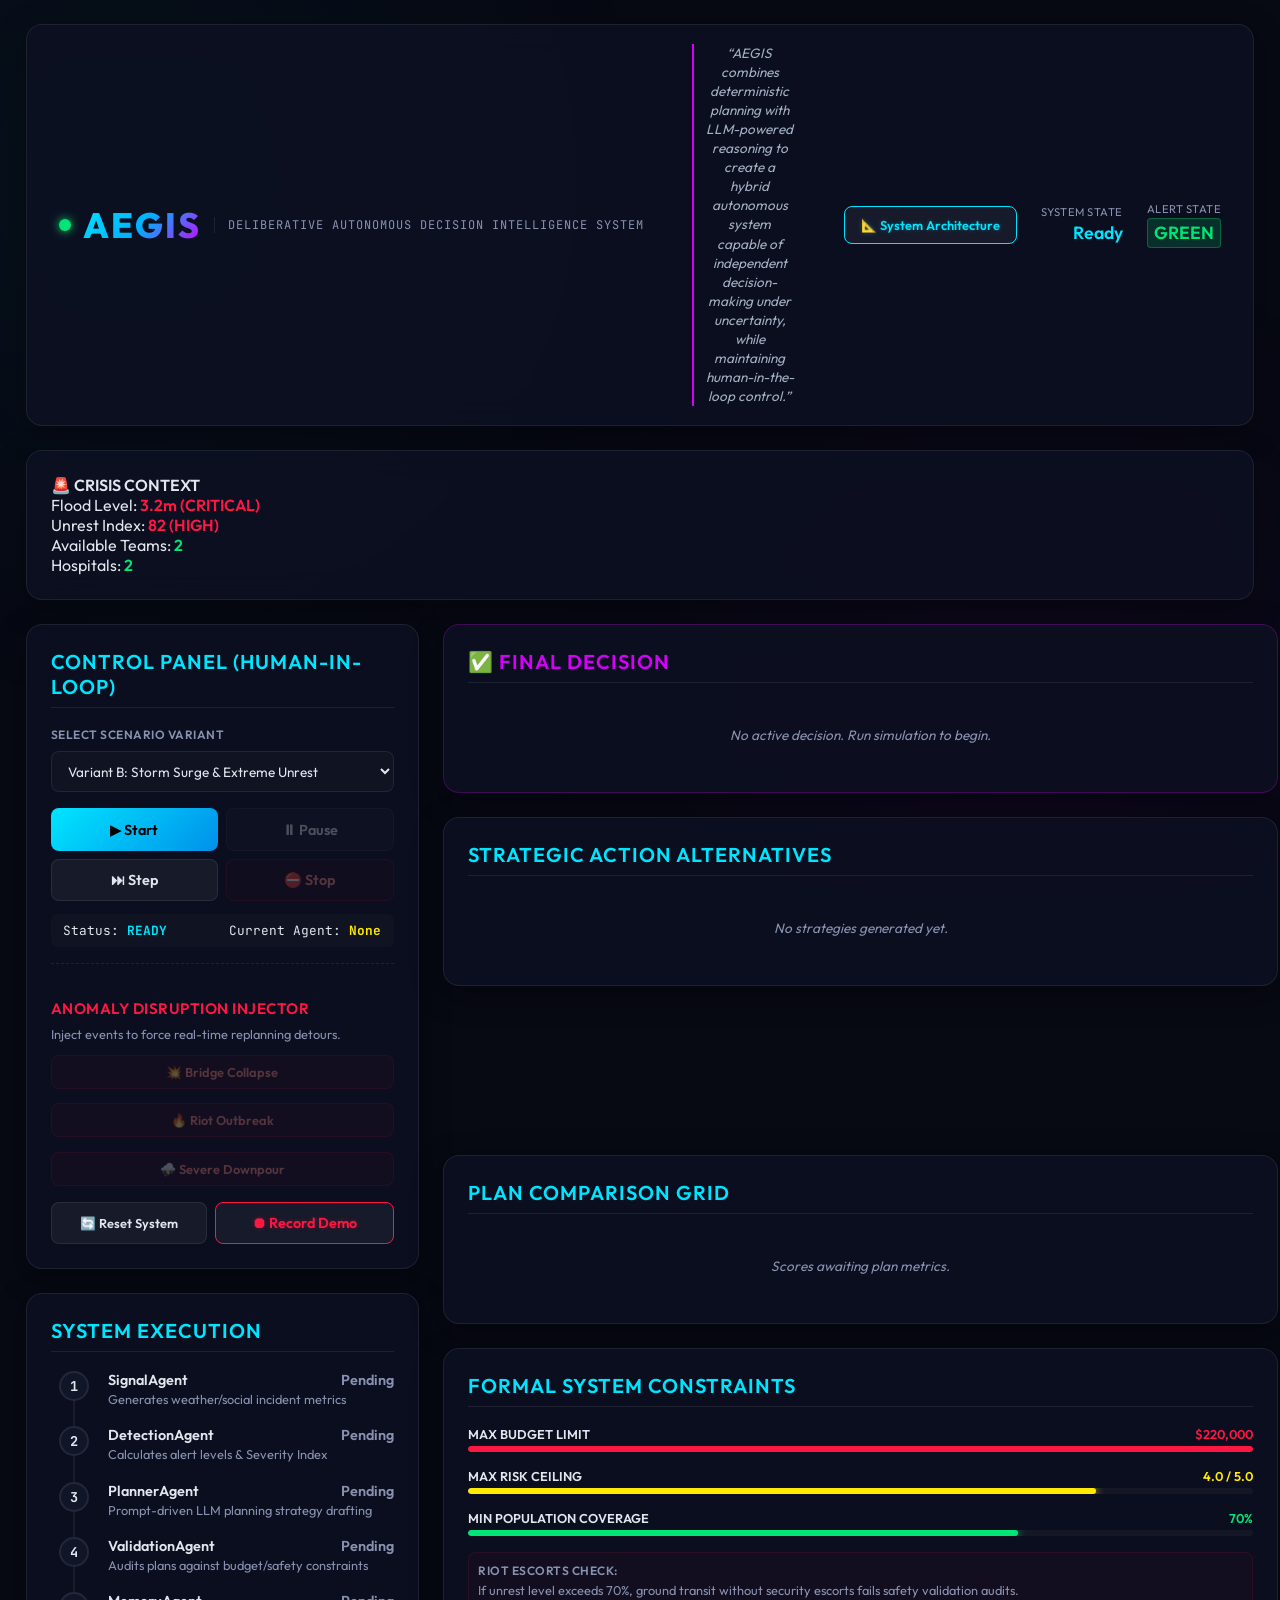
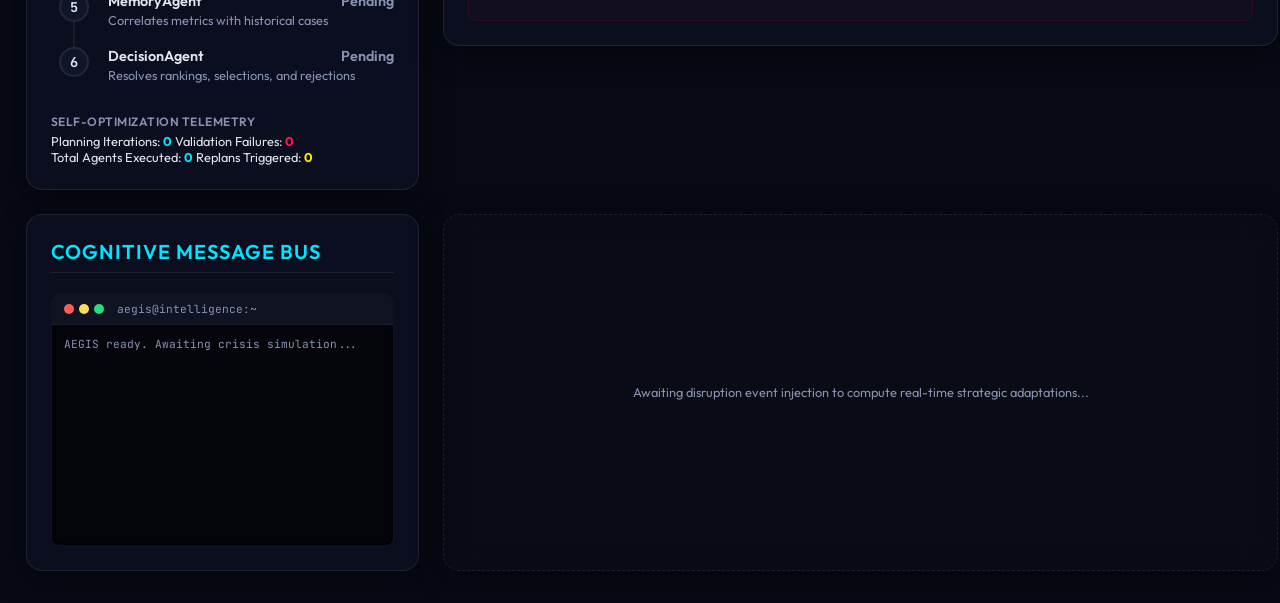
==== commit 8988a990: "feat(architecture): add system architecture flowchart page and endpoint" ====
--- a/frontend/index.html
+++ b/frontend/index.html
@@ -26,7 +26,10 @@
                     “AEGIS combines deterministic planning with LLM-powered reasoning to create a hybrid autonomous system capable of independent decision-making under uncertainty, while maintaining human-in-the-loop control.”
                 </p>
             </div>
-            <div class="global-status">
+            <div class="global-status" style="display: flex; gap: 1.5rem; align-items: center;">
+                <a href="/architecture" target="_blank" class="btn btn-outline" style="text-decoration: none; border-color: var(--color-cyan); color: var(--color-cyan); text-shadow: 0 0 5px rgba(0, 229, 255, 0.3); font-weight: 600; padding: 0.5rem 1rem; border-radius: 8px; font-size: 0.8rem; display: inline-flex; align-items: center; gap: 6px; height: 38px;">
+                    📐 System Architecture
+                </a>
                 <div class="status-item">
                     <span class="label">System State</span>
                     <span id="system-status-val" class="value text-cyan">Ready</span>
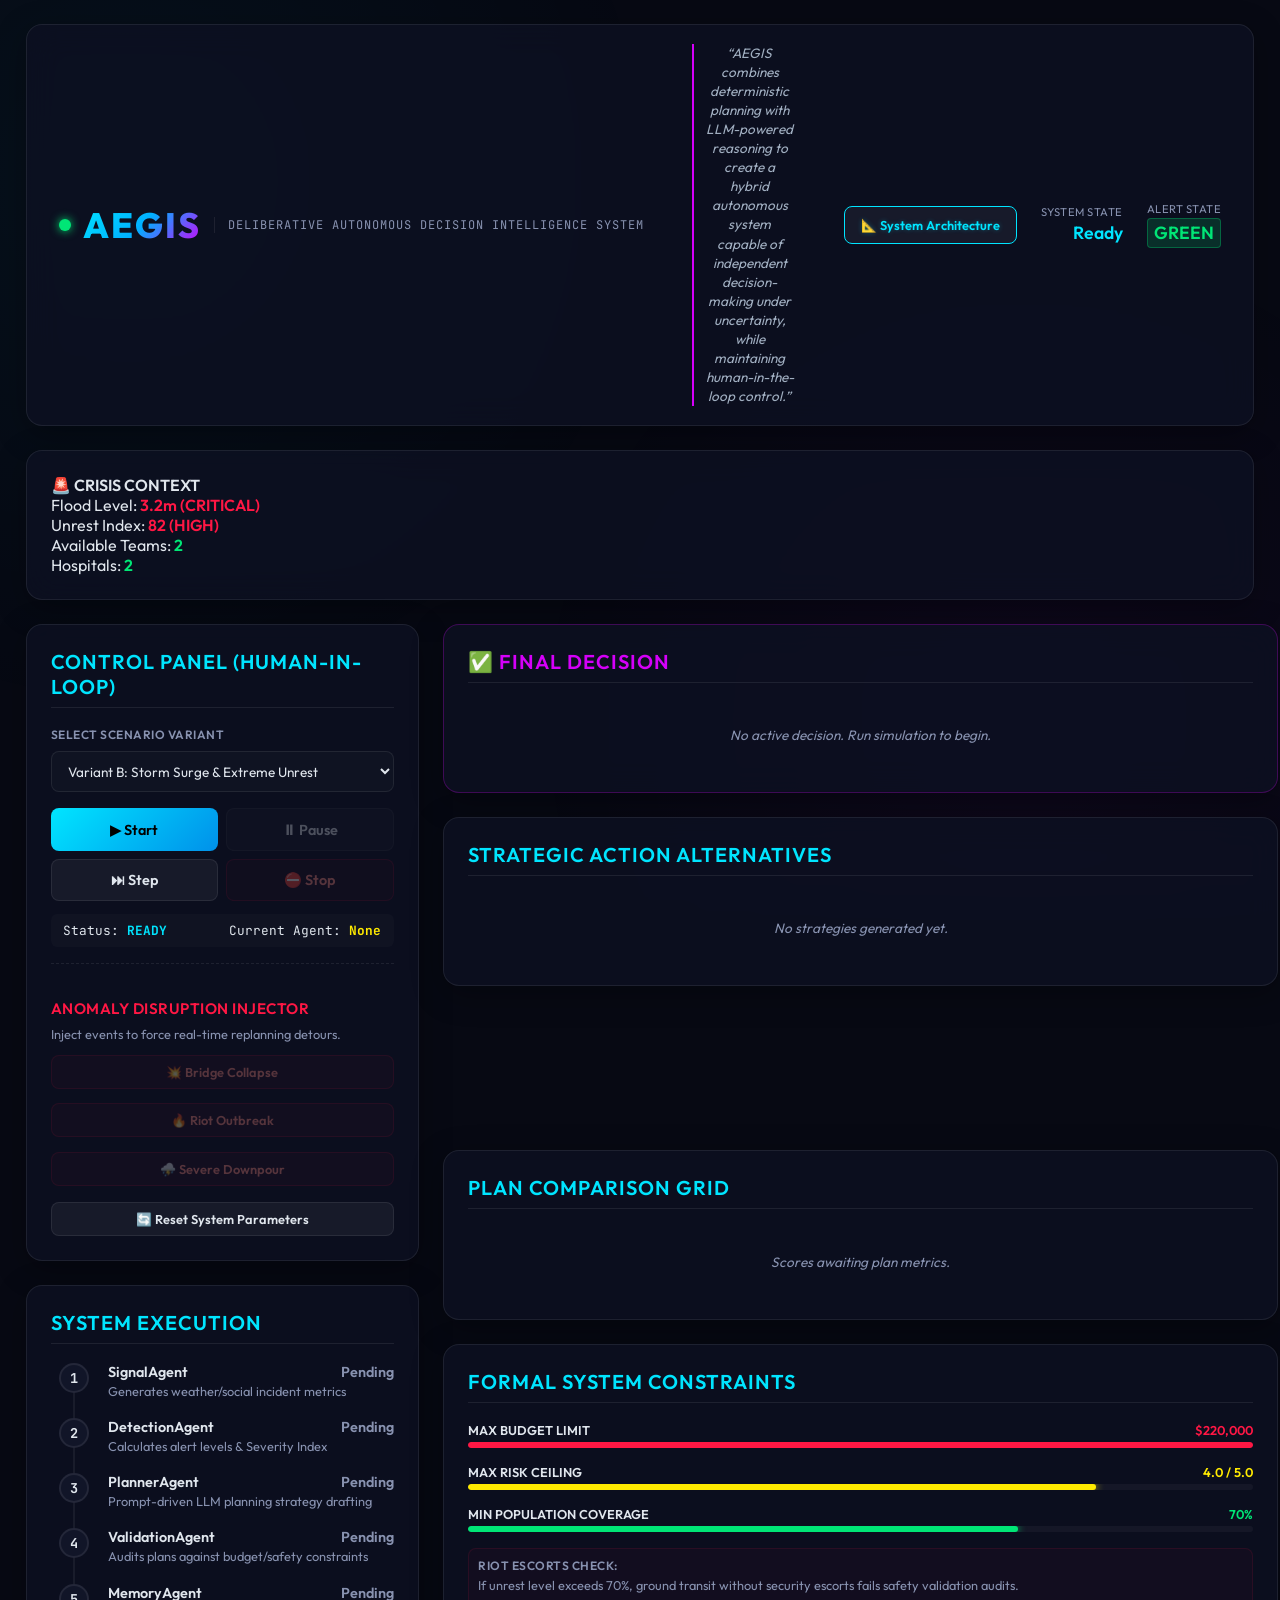
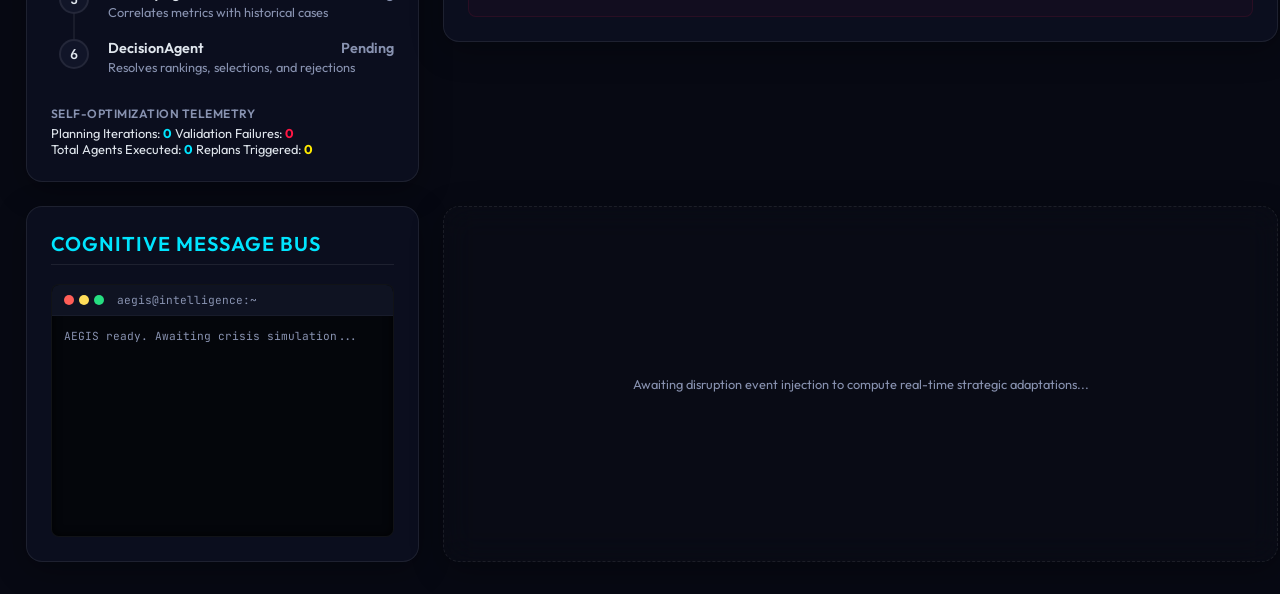
==== commit 29bd5e4b: "update remove recordemo" ====
--- a/frontend/index.html
+++ b/frontend/index.html
@@ -106,9 +106,9 @@
                             <button id="btn-event-riot" class="btn btn-danger" disabled>🔥 Riot Outbreak</button>
                             <button id="btn-event-storm" class="btn btn-danger" disabled>⛈️ Severe Downpour</button>
                         </div>
-                        <div style="display: flex; gap: 8px; margin-top: 8px; width: 100%;">
-                            <button id="btn-reset" class="btn btn-outline btn-reset" style="flex: 1; margin: 0;">🔄 Reset System</button>
-                            <button id="btn-record-demo" class="btn btn-outline" style="flex: 1; margin: 0; border-color: var(--color-red); color: var(--color-red); text-shadow: 0 0 5px rgba(255, 23, 68, 0.3);">⏺ Record Demo</button>
+                        <div style="margin-top: 8px; width: 100%;">
+                            <button id="btn-reset" class="btn btn-outline btn-reset" style="width: 100%; margin: 0;">🔄 Reset System Parameters</button>
+                            <!-- <button id="btn-record-demo" class="btn btn-outline" style="display: none;">⏺ Record Demo</button> -->
                         </div>
                     </div>
                 </div>
